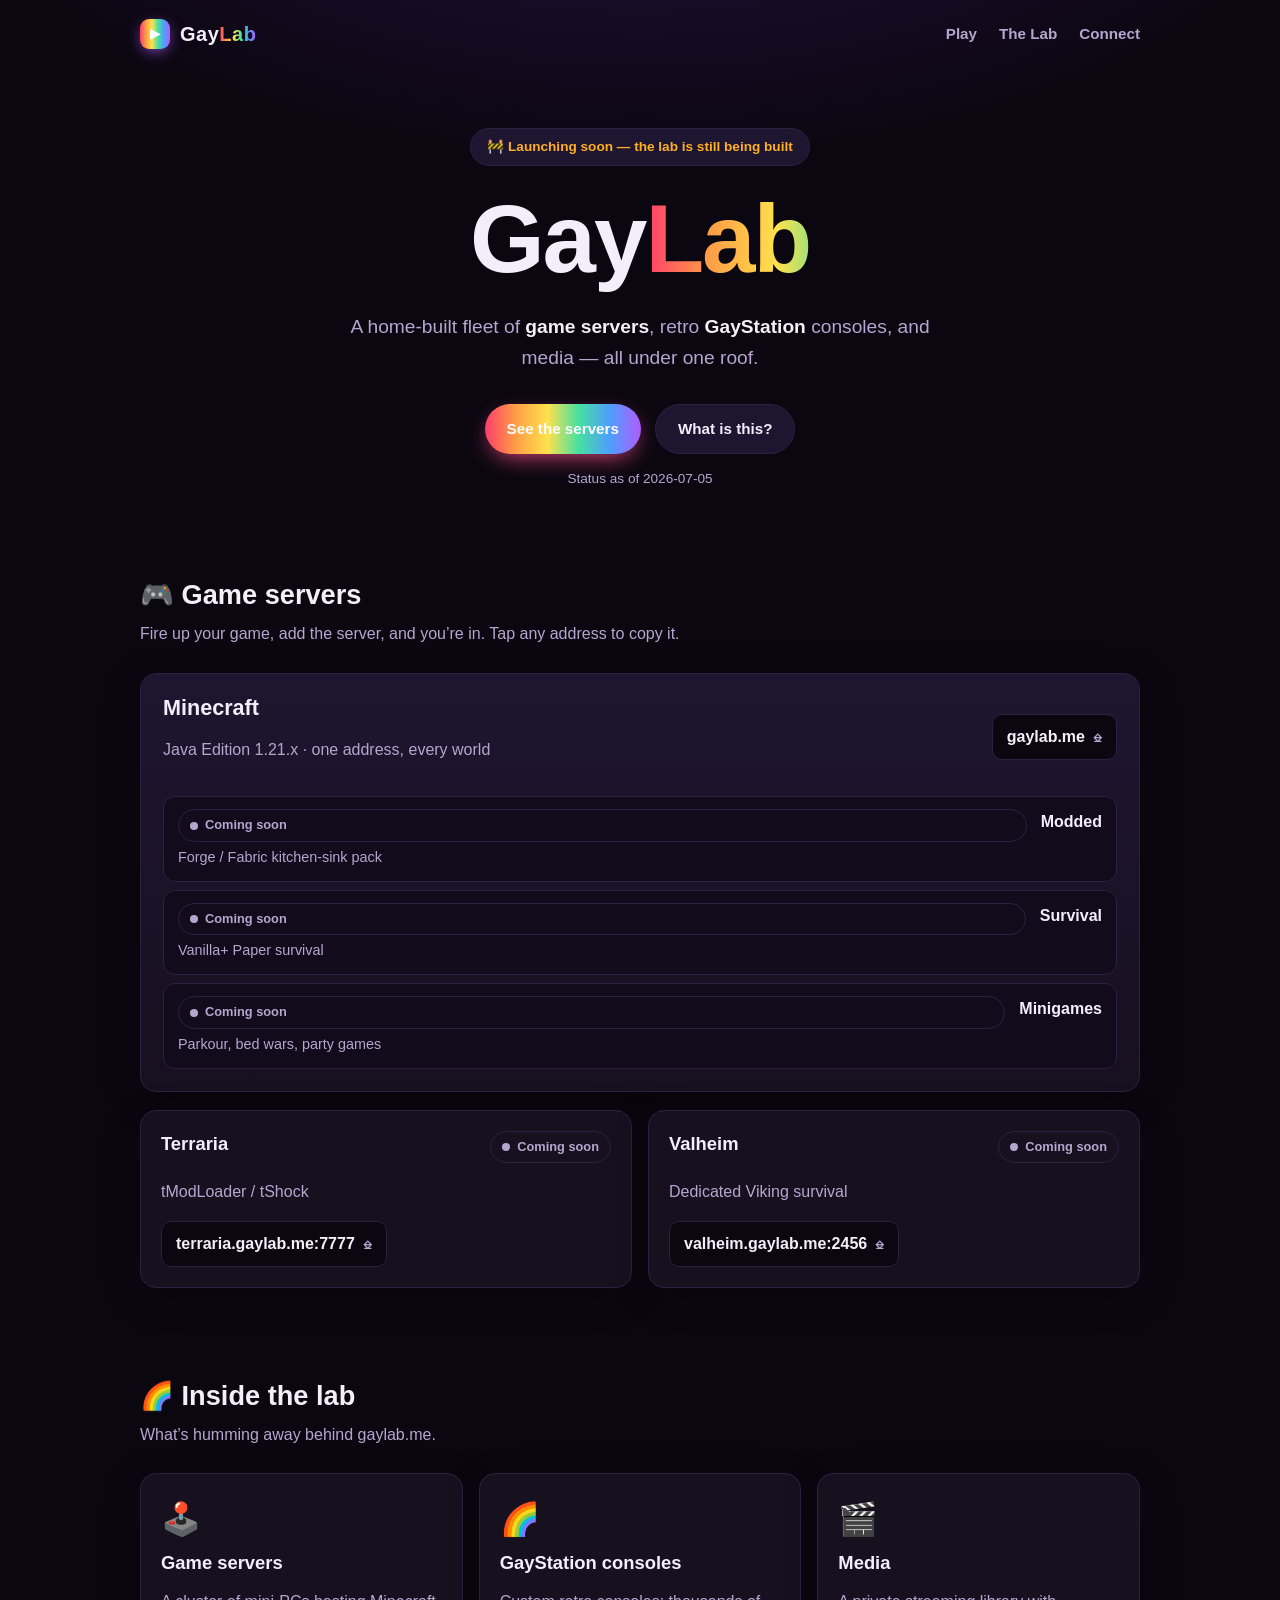
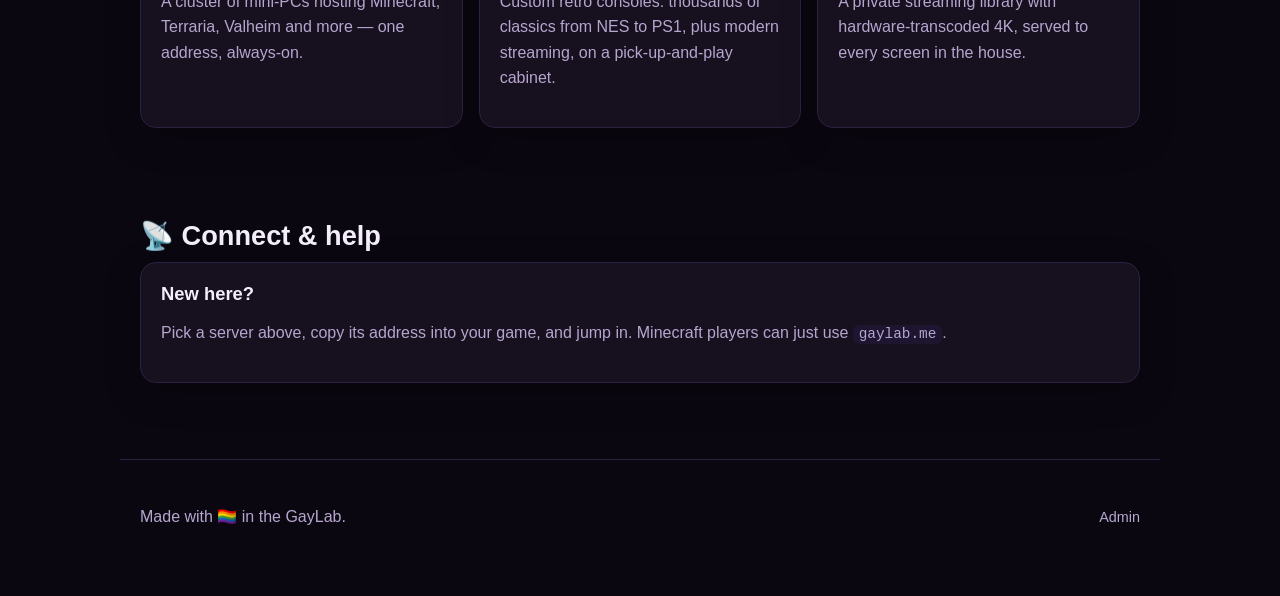
==== index.html @ 79cf6ca3 "Add files via upload" ====
<!DOCTYPE html>
<html lang="en">
<head>
  <meta charset="utf-8" />
  <meta name="viewport" content="width=device-width, initial-scale=1" />
  <title>GayLab — game servers, consoles &amp; more</title>
  <meta name="description" content="GayLab: a home-built fleet of game servers, retro GayStation consoles, and media — all under one roof. Grab a server address and jump in." />
  <meta name="theme-color" content="#0b0711" />
  <link rel="icon" href="favicon.svg" type="image/svg+xml" />
  <meta property="og:title" content="GayLab" />
  <meta property="og:description" content="Game servers, retro consoles &amp; media — all under one roof." />
  <meta property="og:type" content="website" />
  <meta property="og:url" content="https://gaylab.me" />
  <link rel="stylesheet" href="style.css" />
</head>
<body>
  <a class="skip" href="#main">Skip to content</a>

  <header class="site-header">
    <a class="brand" href="/">
      <span class="brand-mark" aria-hidden="true">&#9654;</span>
      <span class="brand-name">Gay<span class="brand-accent">Lab</span></span>
    </a>
    <nav class="nav" aria-label="Primary">
      <a href="#play">Play</a>
      <a href="#lab">The Lab</a>
      <a href="#connect">Connect</a>
    </nav>
  </header>

  <main id="main">
    <section class="hero">
      <p class="eyebrow" id="status-banner" hidden></p>
      <h1 class="hero-title">Gay<span class="grad">Lab</span></h1>
      <p class="hero-sub">A home-built fleet of <strong>game servers</strong>, retro <strong>GayStation</strong> consoles, and media &mdash; all under one roof.</p>
      <div class="hero-cta">
        <a class="btn btn-primary" href="#play">See the servers</a>
        <a class="btn" href="#lab">What is this?</a>
      </div>
      <p class="hero-updated">Status as of <time id="updated">&mdash;</time></p>
    </section>

    <section id="play" class="section">
      <h2 class="section-title">&#127918; Game servers</h2>
      <p class="section-lead">Fire up your game, add the server, and you&rsquo;re in. Tap any address to copy it.</p>
      <div id="minecraft" class="mc"></div>
      <div id="games" class="card-grid"></div>
    </section>

    <section id="lab" class="section">
      <h2 class="section-title">&#127752; Inside the lab</h2>
      <p class="section-lead">What&rsquo;s humming away behind gaylab.me.</p>
      <div id="lab-cards" class="card-grid"></div>
    </section>

    <section id="connect" class="section">
      <h2 class="section-title">&#128225; Connect &amp; help</h2>
      <div class="connect-grid">
        <div class="card">
          <h3>New here?</h3>
          <p class="muted">Pick a server above, copy its address into your game, and jump in. Minecraft players can just use <code>gaylab.me</code>.</p>
        </div>
        <div class="card" id="discord-card" hidden>
          <h3>Community</h3>
          <p class="muted">Chat, mod lists, and event nights live in Discord.</p>
          <a class="btn btn-primary" id="discord-link" href="#">Join the Discord</a>
        </div>
      </div>
    </section>
  </main>

  <footer class="site-footer">
    <p>Made with &#127987;&#65039;&#8205;&#127752; in the GayLab.</p>
    <p class="footer-links"><a id="admin-link" href="#">Admin</a></p>
  </footer>

  <div id="toast" class="toast" role="status" aria-live="polite"></div>

  <script src="data.js"></script>
  <script src="app.js"></script>
</body>
</html>
---- style.css ----
/* gaylab.me — the neon-pride theme. Vanilla CSS, no build step. */
:root {
  --bg: #0b0711;
  --bg-2: #120b1c;
  --surface: #17101f;
  --surface-2: #1e1530;
  --border: #2c2140;
  --text: #f4eefb;
  --muted: #b6a6cf;
  --pink: #ff4d8d;
  --violet: #b15cff;
  --blue: #4d9fff;
  --green: #35d07f;
  --amber: #ffb020;
  --red: #ff4d6a;
  --grad: linear-gradient(90deg,#ff3d6b,#ff9f45,#ffe14d,#46e0a0,#4d9fff,#b15cff);
  --radius: 16px;
  --maxw: 1040px;
  --shadow: 0 10px 40px -12px rgba(0,0,0,.6);
}

* { box-sizing: border-box; }
html { scroll-behavior: smooth; }
body {
  margin: 0;
  background: radial-gradient(1200px 600px at 50% -200px, #2a1140 0%, transparent 60%), var(--bg);
  color: var(--text);
  font: 16px/1.6 -apple-system, BlinkMacSystemFont, "Segoe UI", Roboto, Helvetica, Arial, sans-serif;
  -webkit-font-smoothing: antialiased;
}
a { color: var(--blue); text-decoration: none; }
a:hover { text-decoration: underline; }
h1, h2, h3 { line-height: 1.15; margin: 0 0 .4em; }
.muted { color: var(--muted); }
code { background: var(--surface-2); padding: .1em .4em; border-radius: 6px; font-size: .9em; }

.skip { position: absolute; left: -999px; top: 0; background: var(--pink); color: #fff; padding: .6em 1em; border-radius: 0 0 8px 0; z-index: 100; }
.skip:focus { left: 0; }

/* header */
.site-header { display: flex; align-items: center; justify-content: space-between; max-width: var(--maxw); margin: 0 auto; padding: 18px 20px; }
.brand { display: inline-flex; align-items: center; gap: 10px; color: var(--text); font-weight: 800; font-size: 1.25rem; letter-spacing: .5px; }
.brand:hover { text-decoration: none; }
.brand-mark { display: grid; place-items: center; width: 30px; height: 30px; border-radius: 9px; background: var(--grad); color: #fff; font-size: 13px; box-shadow: 0 4px 16px -4px var(--violet); }
.brand-accent { background: var(--grad); -webkit-background-clip: text; background-clip: text; color: transparent; }
.nav { display: flex; gap: 22px; }
.nav a { color: var(--muted); font-weight: 600; font-size: .95rem; }
.nav a:hover { color: var(--text); text-decoration: none; }

/* hero */
.hero { max-width: var(--maxw); margin: 0 auto; padding: 60px 20px 30px; text-align: center; }
.eyebrow { display: inline-block; margin: 0 0 18px; padding: 7px 16px; border-radius: 999px; background: var(--surface-2); border: 1px solid var(--border); color: var(--amber); font-weight: 700; font-size: .85rem; }
.hero-title { font-size: clamp(3rem, 12vw, 6rem); font-weight: 900; letter-spacing: -2px; margin: 0; }
.hero-title .grad { background: var(--grad); background-size: 200% auto; -webkit-background-clip: text; background-clip: text; color: transparent; animation: shimmer 6s linear infinite; }
@keyframes shimmer { to { background-position: 200% center; } }
.hero-sub { max-width: 620px; margin: 18px auto 0; font-size: 1.2rem; color: var(--muted); }
.hero-sub strong { color: var(--text); }
.hero-cta { display: flex; gap: 14px; justify-content: center; flex-wrap: wrap; margin: 30px 0 14px; }
.hero-updated { color: var(--muted); font-size: .85rem; margin-top: 8px; }

/* buttons */
.btn { display: inline-flex; align-items: center; gap: 8px; padding: 12px 22px; border-radius: 999px; background: var(--surface-2); border: 1px solid var(--border); color: var(--text); font-weight: 700; font-size: .95rem; cursor: pointer; transition: transform .12s ease, box-shadow .2s ease; }
.btn:hover { text-decoration: none; transform: translateY(-1px); }
.btn-primary { background: var(--grad); border: 0; color: #fff; box-shadow: 0 8px 24px -8px var(--pink); }

/* sections */
.section { max-width: var(--maxw); margin: 0 auto; padding: 46px 20px; }
.section-title { font-size: 1.7rem; font-weight: 800; }
.section-lead { color: var(--muted); margin: 0 0 26px; }

/* card grid */
.card-grid { display: grid; grid-template-columns: repeat(auto-fit, minmax(240px, 1fr)); gap: 16px; }
.card { background: var(--surface); border: 1px solid var(--border); border-radius: var(--radius); padding: 20px; box-shadow: var(--shadow); }
.card h3 { font-size: 1.15rem; }
.card-top { display: flex; align-items: center; justify-content: space-between; gap: 10px; }
.card-addr { margin-top: 14px; }

/* minecraft feature card */
.mc-card { background: linear-gradient(180deg, var(--surface-2), var(--surface)); border: 1px solid var(--border); border-radius: var(--radius); padding: 22px; margin-bottom: 18px; box-shadow: var(--shadow); }
.mc-head { display: flex; align-items: center; justify-content: space-between; gap: 16px; flex-wrap: wrap; }
.mc-head h3 { font-size: 1.35rem; margin: 0; }
.mc-worlds { list-style: none; margin: 18px 0 0; padding: 0; display: grid; gap: 8px; }
.mc-worlds li { display: grid; grid-template-columns: 1fr auto; align-items: center; gap: 4px 14px; padding: 12px 14px; background: var(--bg-2); border: 1px solid var(--border); border-radius: 12px; }
.w-name { font-weight: 700; }
.w-desc { grid-column: 1; color: var(--muted); font-size: .9rem; }
.mc-worlds .pill { grid-row: 1 / span 2; }

/* address chip */
.addr { display: inline-flex; align-items: center; gap: 8px; font: inherit; font-weight: 700; background: var(--bg); color: var(--text); border: 1px solid var(--border); border-radius: 10px; padding: 9px 14px; cursor: pointer; transition: border-color .15s ease, transform .1s ease; }
.addr:hover { border-color: var(--pink); }
.addr:active { transform: scale(.97); }
.addr-ic { color: var(--muted); font-size: .95em; }

/* status pill */
.pill { display: inline-flex; align-items: center; gap: 7px; padding: 5px 11px; border-radius: 999px; font-size: .8rem; font-weight: 700; white-space: nowrap; border: 1px solid var(--border); }
.pill .dot { width: 8px; height: 8px; border-radius: 50%; background: currentColor; box-shadow: 0 0 8px currentColor; }
.s-online { color: var(--green); }
.s-offline { color: var(--red); }
.s-maint { color: var(--amber); }
.s-planned { color: var(--muted); }
.s-planned .dot { box-shadow: none; }

/* lab cards */
.lab-card { text-align: left; }
.lab-ic { font-size: 2rem; margin-bottom: 6px; }

/* connect */
.connect-grid { display: grid; grid-template-columns: repeat(auto-fit, minmax(260px, 1fr)); gap: 16px; }

/* footer */
.site-footer { max-width: var(--maxw); margin: 30px auto 0; padding: 28px 20px 50px; border-top: 1px solid var(--border); color: var(--muted); display: flex; align-items: center; justify-content: space-between; flex-wrap: wrap; gap: 10px; }
.footer-links a { color: var(--muted); font-size: .9rem; }

/* toast */
.toast { position: fixed; left: 50%; bottom: 26px; transform: translate(-50%, 20px); background: var(--surface-2); color: var(--text); border: 1px solid var(--border); padding: 12px 20px; border-radius: 999px; box-shadow: var(--shadow); opacity: 0; pointer-events: none; transition: opacity .2s ease, transform .2s ease; z-index: 60; font-weight: 700; }
.toast.show { opacity: 1; transform: translate(-50%, 0); }

/* 404 */
.center-page { min-height: 70vh; display: grid; place-content: center; text-align: center; gap: 10px; padding: 40px 20px; }

@media (max-width: 560px) {
  .nav { display: none; }
  .mc-head { flex-direction: column; align-items: flex-start; }
}
@media (prefers-reduced-motion: reduce) {
  * { animation: none !important; scroll-behavior: auto !important; transition: none !important; }
}
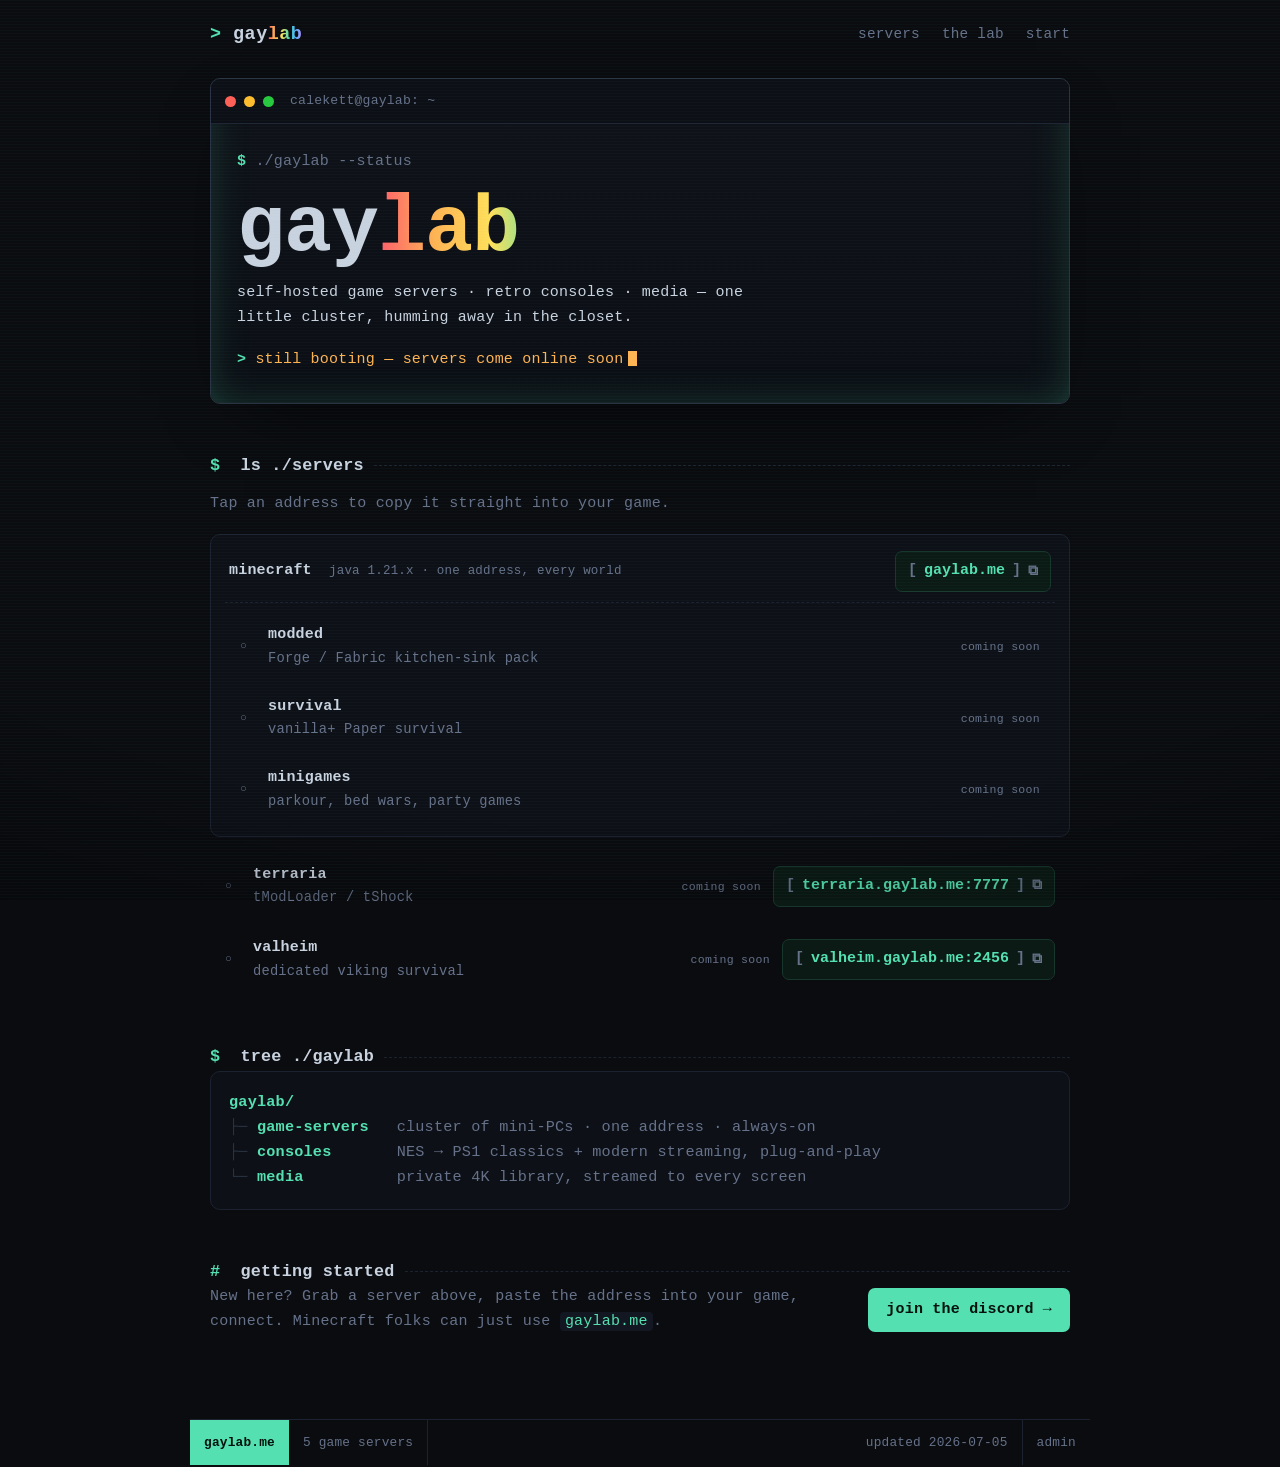
==== commit a8d3a12e: "Add files via upload" ====
--- a/index.html
+++ b/index.html
@@ -3,75 +3,69 @@
 <head>
   <meta charset="utf-8" />
   <meta name="viewport" content="width=device-width, initial-scale=1" />
-  <title>GayLab — game servers, consoles &amp; more</title>
-  <meta name="description" content="GayLab: a home-built fleet of game servers, retro GayStation consoles, and media — all under one roof. Grab a server address and jump in." />
-  <meta name="theme-color" content="#0b0711" />
+  <title>gaylab — self-hosted game servers, consoles &amp; media</title>
+  <meta name="description" content="gaylab.me — a home-grown cluster running game servers, retro consoles, and a media library. Grab a server address and jump in." />
+  <meta name="theme-color" content="#0a0c10" />
   <link rel="icon" href="favicon.svg" type="image/svg+xml" />
-  <meta property="og:title" content="GayLab" />
-  <meta property="og:description" content="Game servers, retro consoles &amp; media — all under one roof." />
+  <meta property="og:title" content="gaylab" />
+  <meta property="og:description" content="Self-hosted game servers, retro consoles &amp; media." />
   <meta property="og:type" content="website" />
   <meta property="og:url" content="https://gaylab.me" />
   <link rel="stylesheet" href="style.css" />
 </head>
 <body>
-  <a class="skip" href="#main">Skip to content</a>
+  <a class="skip" href="#main">skip to content</a>
+  <div class="scanlines" aria-hidden="true"></div>
 
-  <header class="site-header">
-    <a class="brand" href="/">
-      <span class="brand-mark" aria-hidden="true">&#9654;</span>
-      <span class="brand-name">Gay<span class="brand-accent">Lab</span></span>
-    </a>
+  <header class="topbar">
+    <a class="brand" href="./"><span class="prompt" aria-hidden="true">&gt;</span> gay<span class="grad">lab</span></a>
     <nav class="nav" aria-label="Primary">
-      <a href="#play">Play</a>
-      <a href="#lab">The Lab</a>
-      <a href="#connect">Connect</a>
+      <a href="#servers">servers</a>
+      <a href="#lab">the lab</a>
+      <a href="#start">start</a>
     </nav>
   </header>
 
-  <main id="main">
-    <section class="hero">
-      <p class="eyebrow" id="status-banner" hidden></p>
-      <h1 class="hero-title">Gay<span class="grad">Lab</span></h1>
-      <p class="hero-sub">A home-built fleet of <strong>game servers</strong>, retro <strong>GayStation</strong> consoles, and media &mdash; all under one roof.</p>
-      <div class="hero-cta">
-        <a class="btn btn-primary" href="#play">See the servers</a>
-        <a class="btn" href="#lab">What is this?</a>
+  <main id="main" class="wrap">
+    <section class="term" aria-label="Intro">
+      <div class="term-bar" aria-hidden="true">
+        <span class="dot d-r"></span><span class="dot d-y"></span><span class="dot d-g"></span>
+        <span class="term-title">calekett@gaylab: ~</span>
       </div>
-      <p class="hero-updated">Status as of <time id="updated">&mdash;</time></p>
+      <div class="term-body">
+        <p class="line"><span class="pr">$</span> ./gaylab --status</p>
+        <h1 class="wordmark">gay<span class="grad">lab</span></h1>
+        <p class="tag">self-hosted game servers &middot; retro consoles &middot; media &mdash; one little cluster, humming away in the closet.</p>
+        <p class="line boot" id="status-banner"><span class="pr">&gt;</span> <span id="boot-text">online</span><span class="cursor" aria-hidden="true"></span></p>
+      </div>
     </section>
 
-    <section id="play" class="section">
-      <h2 class="section-title">&#127918; Game servers</h2>
-      <p class="section-lead">Fire up your game, add the server, and you&rsquo;re in. Tap any address to copy it.</p>
-      <div id="minecraft" class="mc"></div>
-      <div id="games" class="card-grid"></div>
+    <section id="servers" class="block">
+      <h2 class="head"><span class="pr">$</span>&nbsp;ls ./servers<span class="rule" aria-hidden="true"></span></h2>
+      <p class="note">Tap an address to copy it straight into your game.</p>
+      <div id="minecraft"></div>
+      <div id="games" class="rows"></div>
     </section>
 
-    <section id="lab" class="section">
-      <h2 class="section-title">&#127752; Inside the lab</h2>
-      <p class="section-lead">What&rsquo;s humming away behind gaylab.me.</p>
-      <div id="lab-cards" class="card-grid"></div>
+    <section id="lab" class="block">
+      <h2 class="head"><span class="pr">$</span>&nbsp;tree ./gaylab<span class="rule" aria-hidden="true"></span></h2>
+      <div id="lab-tree" class="tree"></div>
     </section>
 
-    <section id="connect" class="section">
-      <h2 class="section-title">&#128225; Connect &amp; help</h2>
-      <div class="connect-grid">
-        <div class="card">
-          <h3>New here?</h3>
-          <p class="muted">Pick a server above, copy its address into your game, and jump in. Minecraft players can just use <code>gaylab.me</code>.</p>
-        </div>
-        <div class="card" id="discord-card" hidden>
-          <h3>Community</h3>
-          <p class="muted">Chat, mod lists, and event nights live in Discord.</p>
-          <a class="btn btn-primary" id="discord-link" href="#">Join the Discord</a>
-        </div>
+    <section id="start" class="block">
+      <h2 class="head"><span class="pr">#</span>&nbsp;getting started<span class="rule" aria-hidden="true"></span></h2>
+      <div class="startgrid">
+        <p class="note">New here? Grab a server above, paste the address into your game, connect. Minecraft folks can just use <code>gaylab.me</code>.</p>
+        <a class="btn" id="discord-link" href="#" hidden>join the discord &rarr;</a>
       </div>
     </section>
   </main>
 
-  <footer class="site-footer">
-    <p>Made with &#127987;&#65039;&#8205;&#127752; in the GayLab.</p>
-    <p class="footer-links"><a id="admin-link" href="#">Admin</a></p>
+  <footer class="statusline" aria-label="Status">
+    <span class="seg seg-accent">gaylab.me</span>
+    <span class="seg" id="seg-count">&mdash; servers</span>
+    <span class="seg push" id="seg-updated">updated &mdash;</span>
+    <span class="seg seg-admin"><a id="admin-link" href="#">admin</a></span>
   </footer>
 
   <div id="toast" class="toast" role="status" aria-live="polite"></div>
--- a/style.css
+++ b/style.css
@@ -1,127 +1,143 @@
-/* gaylab.me — the neon-pride theme. Vanilla CSS, no build step. */
+/* gaylab.me — "lab console" terminal theme. Vanilla CSS, no build step. */
 :root {
-  --bg: #0b0711;
-  --bg-2: #120b1c;
-  --surface: #17101f;
-  --surface-2: #1e1530;
-  --border: #2c2140;
-  --text: #f4eefb;
-  --muted: #b6a6cf;
-  --pink: #ff4d8d;
-  --violet: #b15cff;
-  --blue: #4d9fff;
-  --green: #35d07f;
-  --amber: #ffb020;
-  --red: #ff4d6a;
-  --grad: linear-gradient(90deg,#ff3d6b,#ff9f45,#ffe14d,#46e0a0,#4d9fff,#b15cff);
-  --radius: 16px;
-  --maxw: 1040px;
-  --shadow: 0 10px 40px -12px rgba(0,0,0,.6);
+  --bg: #0a0c10;
+  --panel: #0f1218;
+  --panel-2: #0b0e14;
+  --line: #1c2230;
+  --frame: #2a3342;
+  --fg: #c9d3e0;
+  --dim: #66728a;
+  --accent: #54e0b0;                 /* phosphor mint */
+  --amber: #ffb454;
+  --red: #ff5d6c;
+  --grad: linear-gradient(90deg,#ff5d6c,#ffb454,#ffe05a,#54e0b0,#4db5ff,#b98cff);
+  --mono: ui-monospace,"Cascadia Code","JetBrains Mono","SF Mono",Menlo,Consolas,"Liberation Mono",monospace;
+  --maxw: 900px;
 }
-
 * { box-sizing: border-box; }
 html { scroll-behavior: smooth; }
 body {
-  margin: 0;
-  background: radial-gradient(1200px 600px at 50% -200px, #2a1140 0%, transparent 60%), var(--bg);
-  color: var(--text);
-  font: 16px/1.6 -apple-system, BlinkMacSystemFont, "Segoe UI", Roboto, Helvetica, Arial, sans-serif;
+  margin: 0; background: var(--bg); color: var(--fg);
+  font: 15px/1.65 var(--mono); letter-spacing: .2px;
   -webkit-font-smoothing: antialiased;
 }
-a { color: var(--blue); text-decoration: none; }
+a { color: var(--accent); text-decoration: none; }
 a:hover { text-decoration: underline; }
-h1, h2, h3 { line-height: 1.15; margin: 0 0 .4em; }
-.muted { color: var(--muted); }
-code { background: var(--surface-2); padding: .1em .4em; border-radius: 6px; font-size: .9em; }
+h1, h2 { margin: 0; font-weight: 700; }
+code { color: var(--accent); background: #121722; padding: .05em .35em; border-radius: 4px; }
+.pr { color: var(--accent); font-weight: 700; }
+.grad { background: var(--grad); -webkit-background-clip: text; background-clip: text; color: transparent; }
 
-.skip { position: absolute; left: -999px; top: 0; background: var(--pink); color: #fff; padding: .6em 1em; border-radius: 0 0 8px 0; z-index: 100; }
-.skip:focus { left: 0; }
+/* faint CRT scanlines + vignette (static, so it's fine with reduced-motion) */
+.scanlines {
+  position: fixed; inset: 0; pointer-events: none; z-index: 3;
+  background:
+    repeating-linear-gradient(to bottom, rgba(120,200,180,.03) 0 1px, transparent 1px 3px),
+    radial-gradient(130% 100% at 50% 30%, transparent 62%, rgba(0,0,0,.55) 100%);
+}
+.skip { position: absolute; left: -999px; background: var(--accent); color: #04120c; padding: .5em 1em; }
+.skip:focus { left: 0; top: 0; z-index: 10; }
 
-/* header */
-.site-header { display: flex; align-items: center; justify-content: space-between; max-width: var(--maxw); margin: 0 auto; padding: 18px 20px; }
-.brand { display: inline-flex; align-items: center; gap: 10px; color: var(--text); font-weight: 800; font-size: 1.25rem; letter-spacing: .5px; }
+/* top bar */
+.topbar { max-width: var(--maxw); margin: 0 auto; padding: 20px; display: flex; align-items: center; justify-content: space-between; }
+.brand { color: var(--fg); font-weight: 700; font-size: 1.15rem; letter-spacing: .5px; }
+.brand .prompt { color: var(--accent); }
 .brand:hover { text-decoration: none; }
-.brand-mark { display: grid; place-items: center; width: 30px; height: 30px; border-radius: 9px; background: var(--grad); color: #fff; font-size: 13px; box-shadow: 0 4px 16px -4px var(--violet); }
-.brand-accent { background: var(--grad); -webkit-background-clip: text; background-clip: text; color: transparent; }
 .nav { display: flex; gap: 22px; }
-.nav a { color: var(--muted); font-weight: 600; font-size: .95rem; }
-.nav a:hover { color: var(--text); text-decoration: none; }
+.nav a { color: var(--dim); font-size: .9rem; }
+.nav a:hover { color: var(--fg); text-decoration: none; }
 
-/* hero */
-.hero { max-width: var(--maxw); margin: 0 auto; padding: 60px 20px 30px; text-align: center; }
-.eyebrow { display: inline-block; margin: 0 0 18px; padding: 7px 16px; border-radius: 999px; background: var(--surface-2); border: 1px solid var(--border); color: var(--amber); font-weight: 700; font-size: .85rem; }
-.hero-title { font-size: clamp(3rem, 12vw, 6rem); font-weight: 900; letter-spacing: -2px; margin: 0; }
-.hero-title .grad { background: var(--grad); background-size: 200% auto; -webkit-background-clip: text; background-clip: text; color: transparent; animation: shimmer 6s linear infinite; }
-@keyframes shimmer { to { background-position: 200% center; } }
-.hero-sub { max-width: 620px; margin: 18px auto 0; font-size: 1.2rem; color: var(--muted); }
-.hero-sub strong { color: var(--text); }
-.hero-cta { display: flex; gap: 14px; justify-content: center; flex-wrap: wrap; margin: 30px 0 14px; }
-.hero-updated { color: var(--muted); font-size: .85rem; margin-top: 8px; }
+.wrap { max-width: var(--maxw); margin: 0 auto; padding: 8px 20px 40px; }
 
-/* buttons */
-.btn { display: inline-flex; align-items: center; gap: 8px; padding: 12px 22px; border-radius: 999px; background: var(--surface-2); border: 1px solid var(--border); color: var(--text); font-weight: 700; font-size: .95rem; cursor: pointer; transition: transform .12s ease, box-shadow .2s ease; }
-.btn:hover { text-decoration: none; transform: translateY(-1px); }
-.btn-primary { background: var(--grad); border: 0; color: #fff; box-shadow: 0 8px 24px -8px var(--pink); }
+/* terminal hero */
+.term {
+  border: 1px solid var(--frame); border-radius: 10px; overflow: hidden;
+  background: linear-gradient(180deg, var(--panel), var(--panel-2));
+  box-shadow: 0 24px 70px -34px #000, inset 0 0 70px -46px var(--accent);
+}
+.term-bar { display: flex; align-items: center; gap: 8px; padding: 11px 14px; background: #0c0f15; border-bottom: 1px solid var(--line); }
+.term-bar .dot { width: 11px; height: 11px; border-radius: 50%; }
+.d-r { background: #ff5f56; } .d-y { background: #ffbd2e; } .d-g { background: #27c93f; }
+.term-title { margin-left: 8px; color: var(--dim); font-size: .82rem; }
+.term-body { padding: 26px 26px 30px; }
+.line { margin: 0 0 6px; color: var(--dim); }
+.wordmark { font-size: clamp(2.6rem, 11vw, 5rem); font-weight: 800; letter-spacing: -1px; line-height: 1.05; margin: 12px 0 10px; color: var(--fg); }
+.wordmark .grad { background: var(--grad); background-size: 200% auto; -webkit-background-clip: text; background-clip: text; color: transparent; animation: pan 9s linear infinite; }
+@keyframes pan { to { background-position: 200% center; } }
+.tag { max-width: 58ch; color: var(--fg); margin: 0 0 18px; }
+.boot { color: var(--accent); margin: 16px 0 0; }
+.boot.warn { color: var(--amber); }
+.cursor { display: inline-block; width: .55em; height: 1.05em; background: currentColor; margin-left: 5px; vertical-align: -3px; animation: blink 1.1s steps(1) infinite; }
+@keyframes blink { 50% { opacity: 0; } }
 
-/* sections */
-.section { max-width: var(--maxw); margin: 0 auto; padding: 46px 20px; }
-.section-title { font-size: 1.7rem; font-weight: 800; }
-.section-lead { color: var(--muted); margin: 0 0 26px; }
+/* section heads, prompt-style */
+.block { margin-top: 48px; }
+.head { display: flex; align-items: center; gap: 10px; font-size: 1.05rem; color: var(--fg); }
+.head .rule { flex: 1; border-top: 1px dashed var(--line); }
+.note { color: var(--dim); margin: 12px 0 18px; }
 
-/* card grid */
-.card-grid { display: grid; grid-template-columns: repeat(auto-fit, minmax(240px, 1fr)); gap: 16px; }
-.card { background: var(--surface); border: 1px solid var(--border); border-radius: var(--radius); padding: 20px; box-shadow: var(--shadow); }
-.card h3 { font-size: 1.15rem; }
-.card-top { display: flex; align-items: center; justify-content: space-between; gap: 10px; }
-.card-addr { margin-top: 14px; }
+/* server rows (systemctl-ish output) */
+.rows { display: flex; flex-direction: column; gap: 2px; }
+.row, .mc-world { display: grid; grid-template-columns: 16px 1fr auto; align-items: center; gap: 12px; padding: 11px 14px; border: 1px solid transparent; border-radius: 8px; }
+.row:hover { border-color: var(--line); background: #0d1017; }
+.glyph { font-size: .7rem; line-height: 1; }
+.g-online { color: var(--accent); } .g-offline { color: var(--red); } .g-maint { color: var(--amber); } .g-planned { color: var(--dim); }
+.rc { min-width: 0; display: flex; flex-direction: column; }
+.rname { font-weight: 700; color: var(--fg); }
+.rdesc { color: var(--dim); font-size: .86rem; white-space: nowrap; overflow: hidden; text-overflow: ellipsis; }
+.rright { display: flex; align-items: center; gap: 12px; justify-content: flex-end; }
+.pill { font-size: .72rem; letter-spacing: .3px; white-space: nowrap; }
 
-/* minecraft feature card */
-.mc-card { background: linear-gradient(180deg, var(--surface-2), var(--surface)); border: 1px solid var(--border); border-radius: var(--radius); padding: 22px; margin-bottom: 18px; box-shadow: var(--shadow); }
-.mc-head { display: flex; align-items: center; justify-content: space-between; gap: 16px; flex-wrap: wrap; }
-.mc-head h3 { font-size: 1.35rem; margin: 0; }
-.mc-worlds { list-style: none; margin: 18px 0 0; padding: 0; display: grid; gap: 8px; }
-.mc-worlds li { display: grid; grid-template-columns: 1fr auto; align-items: center; gap: 4px 14px; padding: 12px 14px; background: var(--bg-2); border: 1px solid var(--border); border-radius: 12px; }
-.w-name { font-weight: 700; }
-.w-desc { grid-column: 1; color: var(--muted); font-size: .9rem; }
-.mc-worlds .pill { grid-row: 1 / span 2; }
+/* minecraft sub-panel */
+.mc { border: 1px solid var(--line); border-radius: 10px; padding: 16px 14px 10px; margin-bottom: 14px; background: #0d1017; }
+.mc-top { display: flex; align-items: center; justify-content: space-between; gap: 14px; flex-wrap: wrap; padding: 0 4px 10px; border-bottom: 1px dashed var(--line); margin-bottom: 8px; }
+.mc-name { font-weight: 700; color: var(--fg); }
+.mc-name small { color: var(--dim); font-weight: 400; margin-left: 8px; }
+.mc-world .rdesc { white-space: normal; }
 
 /* address chip */
-.addr { display: inline-flex; align-items: center; gap: 8px; font: inherit; font-weight: 700; background: var(--bg); color: var(--text); border: 1px solid var(--border); border-radius: 10px; padding: 9px 14px; cursor: pointer; transition: border-color .15s ease, transform .1s ease; }
-.addr:hover { border-color: var(--pink); }
+.addr { display: inline-flex; align-items: center; gap: 7px; font: inherit; font-weight: 700; color: var(--accent); background: #0b1a15; border: 1px solid #17372c; border-radius: 7px; padding: 7px 12px; cursor: pointer; transition: border-color .15s, transform .1s; }
+.addr:hover { border-color: var(--accent); }
 .addr:active { transform: scale(.97); }
-.addr-ic { color: var(--muted); font-size: .95em; }
+.addr .br { color: var(--dim); }
+.addr .ic { color: var(--dim); font-size: .9em; }
 
-/* status pill */
-.pill { display: inline-flex; align-items: center; gap: 7px; padding: 5px 11px; border-radius: 999px; font-size: .8rem; font-weight: 700; white-space: nowrap; border: 1px solid var(--border); }
-.pill .dot { width: 8px; height: 8px; border-radius: 50%; background: currentColor; box-shadow: 0 0 8px currentColor; }
-.s-online { color: var(--green); }
-.s-offline { color: var(--red); }
-.s-maint { color: var(--amber); }
-.s-planned { color: var(--muted); }
-.s-planned .dot { box-shadow: none; }
+/* tree */
+.tree { border: 1px solid var(--line); border-radius: 10px; padding: 18px; background: #0d1017; overflow-x: auto; font-size: .95rem; }
+.t-row { display: block; white-space: pre; }
+.t-branch { color: var(--frame); }
+.t-name { color: var(--accent); font-weight: 700; }
+.t-desc { color: var(--dim); }
 
-/* lab cards */
-.lab-card { text-align: left; }
-.lab-ic { font-size: 2rem; margin-bottom: 6px; }
+/* start */
+.startgrid { display: flex; align-items: center; gap: 20px; flex-wrap: wrap; }
+.startgrid .note { margin: 0; flex: 1; min-width: 260px; }
+.btn { display: inline-flex; align-items: center; gap: 8px; font: inherit; font-weight: 700; color: #04120c; background: var(--accent); border: 0; border-radius: 7px; padding: 10px 18px; cursor: pointer; }
+.btn:hover { text-decoration: none; filter: brightness(1.08); }
 
-/* connect */
-.connect-grid { display: grid; grid-template-columns: repeat(auto-fit, minmax(260px, 1fr)); gap: 16px; }
-
-/* footer */
-.site-footer { max-width: var(--maxw); margin: 30px auto 0; padding: 28px 20px 50px; border-top: 1px solid var(--border); color: var(--muted); display: flex; align-items: center; justify-content: space-between; flex-wrap: wrap; gap: 10px; }
-.footer-links a { color: var(--muted); font-size: .9rem; }
+/* statusline footer */
+.statusline { max-width: var(--maxw); margin: 44px auto 0; display: flex; align-items: stretch; font-size: .8rem; border-top: 1px solid var(--line); flex-wrap: wrap; }
+.seg { padding: 12px 14px; color: var(--dim); border-right: 1px solid var(--line); display: flex; align-items: center; }
+.seg-accent { color: #04120c; background: var(--accent); font-weight: 700; border-right: 0; }
+.seg.push { margin-left: auto; }
+.seg-admin { border-right: 0; }
+.seg-admin a { color: var(--dim); }
+.seg-admin a:hover { color: var(--fg); }
 
 /* toast */
-.toast { position: fixed; left: 50%; bottom: 26px; transform: translate(-50%, 20px); background: var(--surface-2); color: var(--text); border: 1px solid var(--border); padding: 12px 20px; border-radius: 999px; box-shadow: var(--shadow); opacity: 0; pointer-events: none; transition: opacity .2s ease, transform .2s ease; z-index: 60; font-weight: 700; }
+.toast { position: fixed; left: 50%; bottom: 26px; transform: translate(-50%, 16px); background: #0f1218; color: var(--fg); border: 1px solid var(--frame); padding: 10px 18px; border-radius: 8px; opacity: 0; pointer-events: none; transition: opacity .18s, transform .18s; z-index: 5; font-weight: 700; }
 .toast.show { opacity: 1; transform: translate(-50%, 0); }
+.toast::before { content: "\2713 "; color: var(--accent); }
 
 /* 404 */
-.center-page { min-height: 70vh; display: grid; place-content: center; text-align: center; gap: 10px; padding: 40px 20px; }
+.center-page { min-height: 78vh; display: flex; flex-direction: column; justify-content: center; align-items: center; }
 
 @media (max-width: 560px) {
   .nav { display: none; }
-  .mc-head { flex-direction: column; align-items: flex-start; }
+  .row, .mc-world { grid-template-columns: 16px 1fr; }
+  .rright { grid-column: 1 / -1; padding-left: 28px; justify-content: flex-start; }
 }
 @media (prefers-reduced-motion: reduce) {
   * { animation: none !important; scroll-behavior: auto !important; transition: none !important; }
+  .cursor { opacity: 1; }
 }
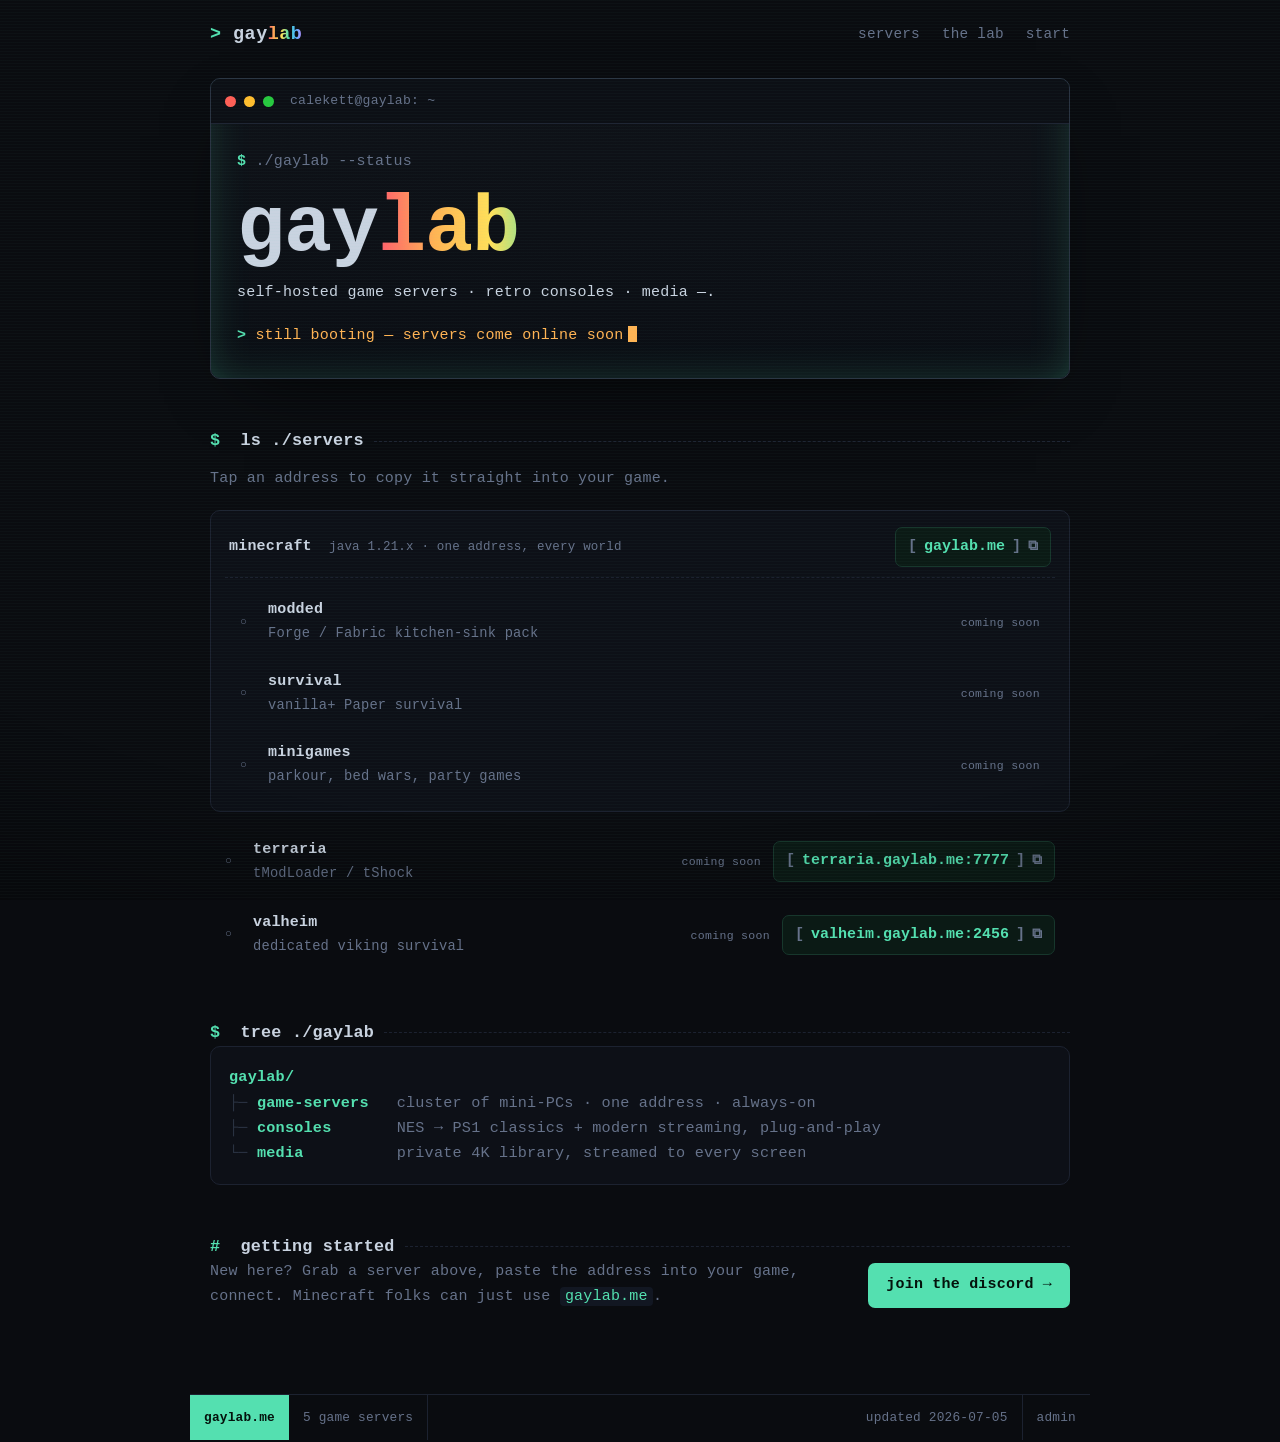
==== commit 3293ac16: "Update Discord link and fix paragraph text" ====
--- a/index.html
+++ b/index.html
@@ -35,7 +35,7 @@
       <div class="term-body">
         <p class="line"><span class="pr">$</span> ./gaylab --status</p>
         <h1 class="wordmark">gay<span class="grad">lab</span></h1>
-        <p class="tag">self-hosted game servers &middot; retro consoles &middot; media &mdash; one little cluster, humming away in the closet.</p>
+        <p class="tag">self-hosted game servers &middot; retro consoles &middot; media &mdash;.</p>
         <p class="line boot" id="status-banner"><span class="pr">&gt;</span> <span id="boot-text">online</span><span class="cursor" aria-hidden="true"></span></p>
       </div>
     </section>
@@ -56,7 +56,7 @@
       <h2 class="head"><span class="pr">#</span>&nbsp;getting started<span class="rule" aria-hidden="true"></span></h2>
       <div class="startgrid">
         <p class="note">New here? Grab a server above, paste the address into your game, connect. Minecraft folks can just use <code>gaylab.me</code>.</p>
-        <a class="btn" id="discord-link" href="#" hidden>join the discord &rarr;</a>
+        <a class="btn" id="discord-link" href="https://discord.gg/87yQPrNyu" hidden>join the discord &rarr;</a>
       </div>
     </section>
   </main>
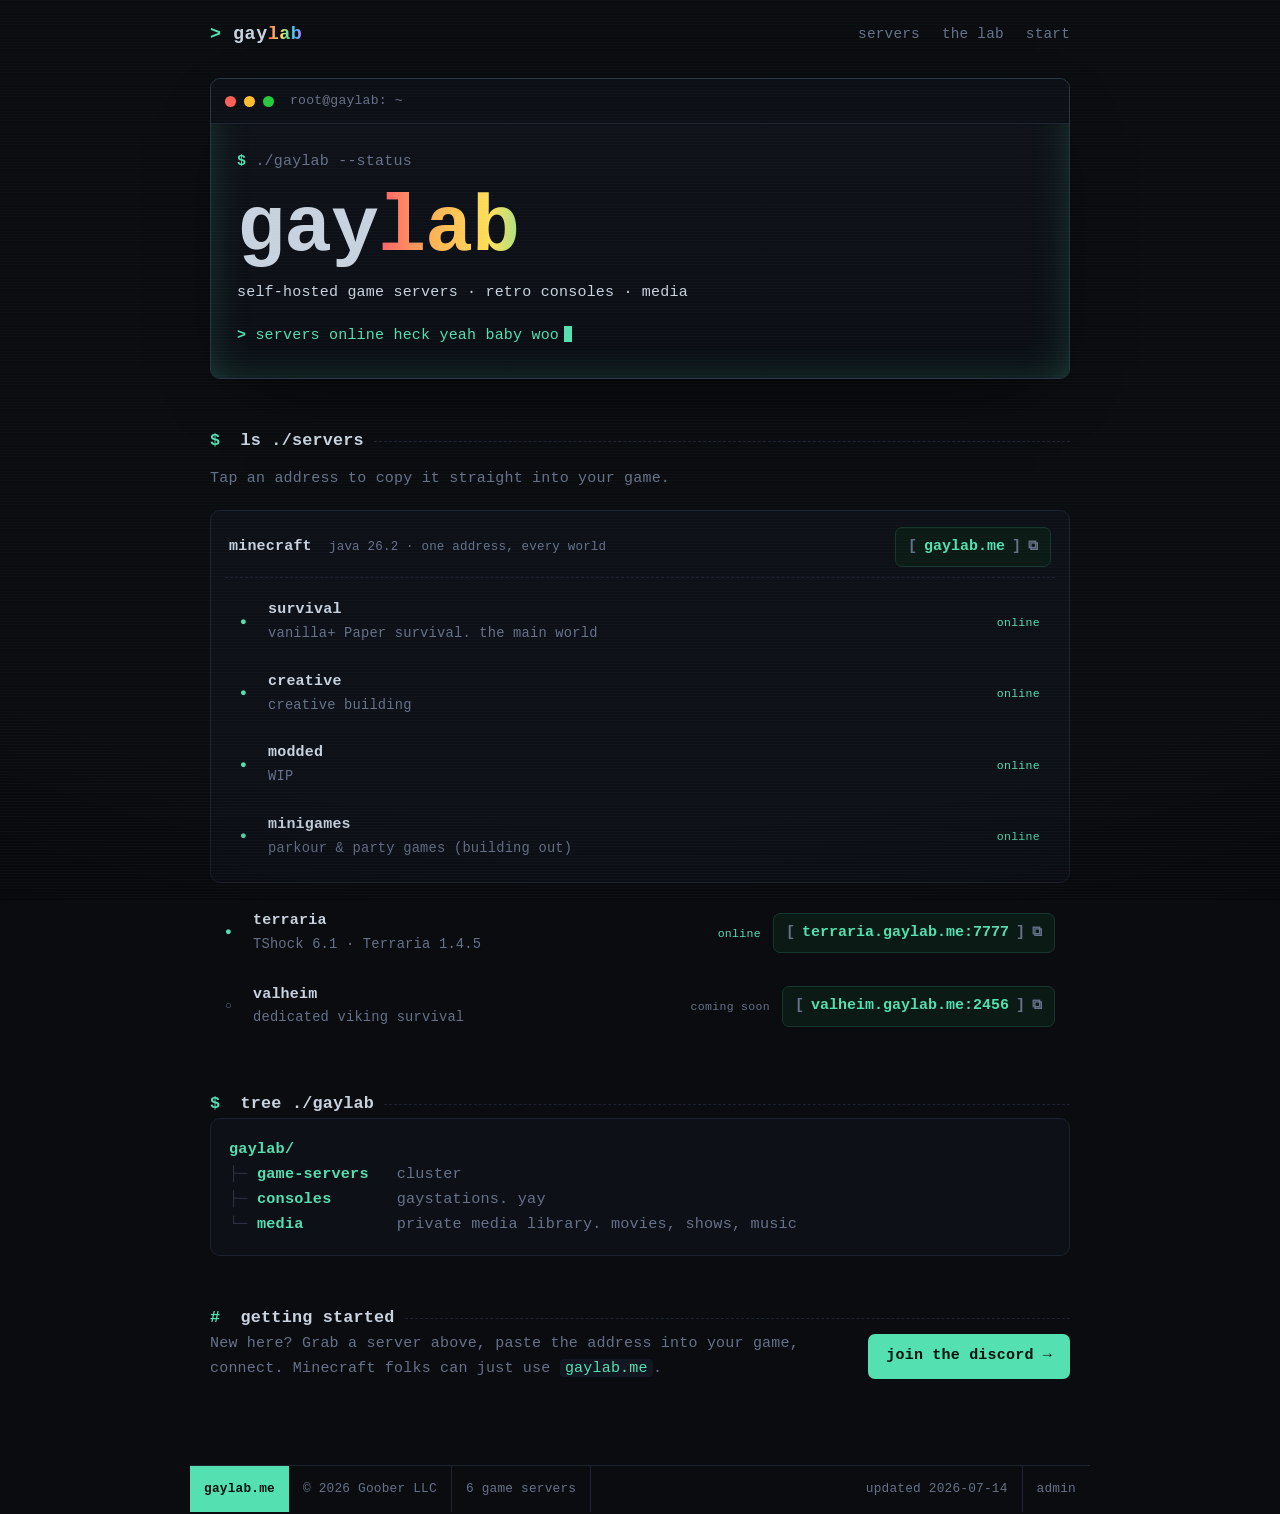
==== commit 973aa830: "site: add Goober LLC footer notice; flip Terraria to online (now internet-joinable)" ====
--- a/index.html
+++ b/index.html
@@ -30,12 +30,12 @@
     <section class="term" aria-label="Intro">
       <div class="term-bar" aria-hidden="true">
         <span class="dot d-r"></span><span class="dot d-y"></span><span class="dot d-g"></span>
-        <span class="term-title">calekett@gaylab: ~</span>
+        <span class="term-title">root@gaylab: ~</span>
       </div>
       <div class="term-body">
         <p class="line"><span class="pr">$</span> ./gaylab --status</p>
         <h1 class="wordmark">gay<span class="grad">lab</span></h1>
-        <p class="tag">self-hosted game servers &middot; retro consoles &middot; media &mdash;.</p>
+        <p class="tag">self-hosted game servers &middot; retro consoles &middot; media</p>
         <p class="line boot" id="status-banner"><span class="pr">&gt;</span> <span id="boot-text">online</span><span class="cursor" aria-hidden="true"></span></p>
       </div>
     </section>
@@ -63,6 +63,7 @@
 
   <footer class="statusline" aria-label="Status">
     <span class="seg seg-accent">gaylab.me</span>
+    <span class="seg seg-copyright">&copy; 2026 Goober LLC</span>
     <span class="seg" id="seg-count">&mdash; servers</span>
     <span class="seg push" id="seg-updated">updated &mdash;</span>
     <span class="seg seg-admin"><a id="admin-link" href="#">admin</a></span>
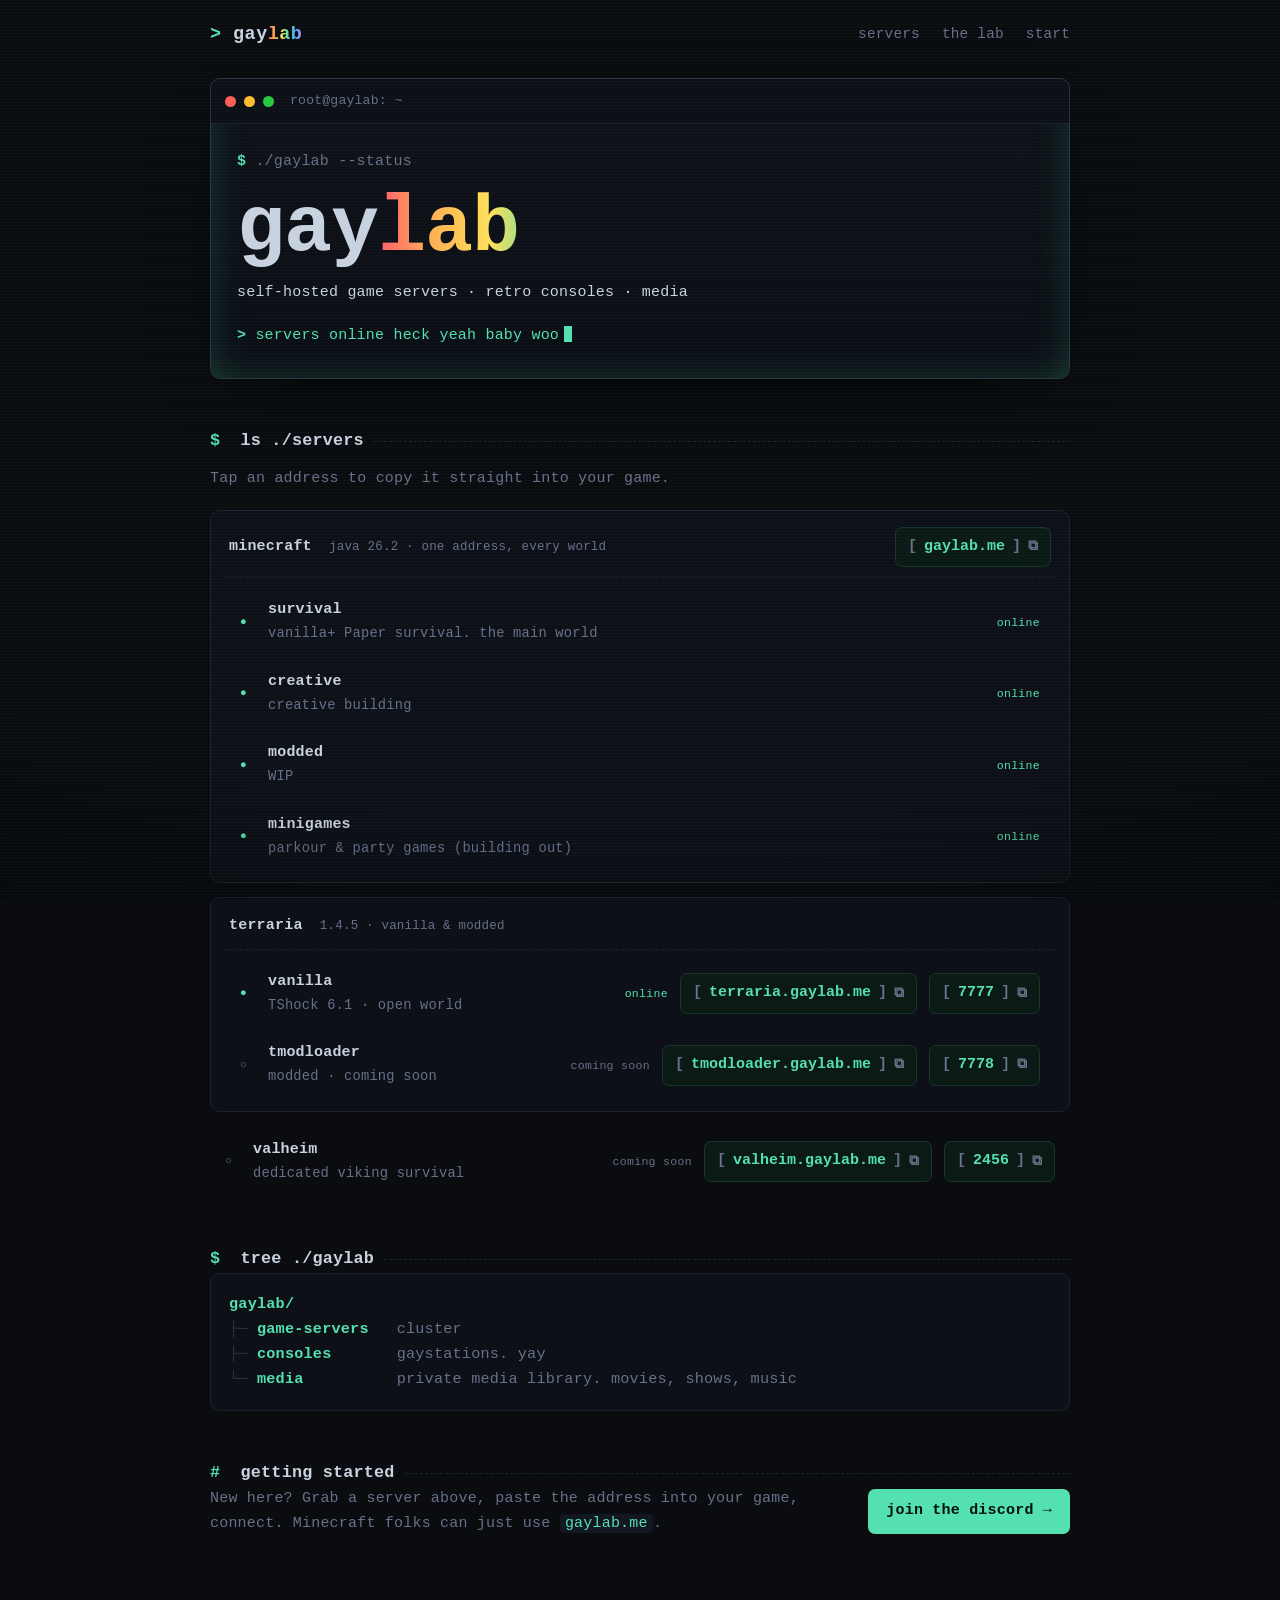
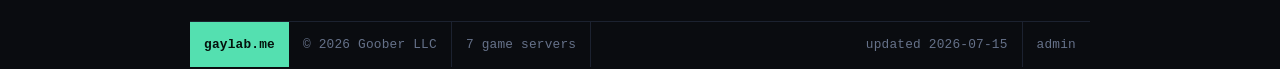
==== commit c301e2a7: "site: group terraria + tmodloader into one card like minecraft vanilla and tmodloader now render und" ====
--- a/index.html
+++ b/index.html
@@ -44,6 +44,7 @@
       <h2 class="head"><span class="pr">$</span>&nbsp;ls ./servers<span class="rule" aria-hidden="true"></span></h2>
       <p class="note">Tap an address to copy it straight into your game.</p>
       <div id="minecraft"></div>
+      <div id="terraria"></div>
       <div id="games" class="rows"></div>
     </section>
 
